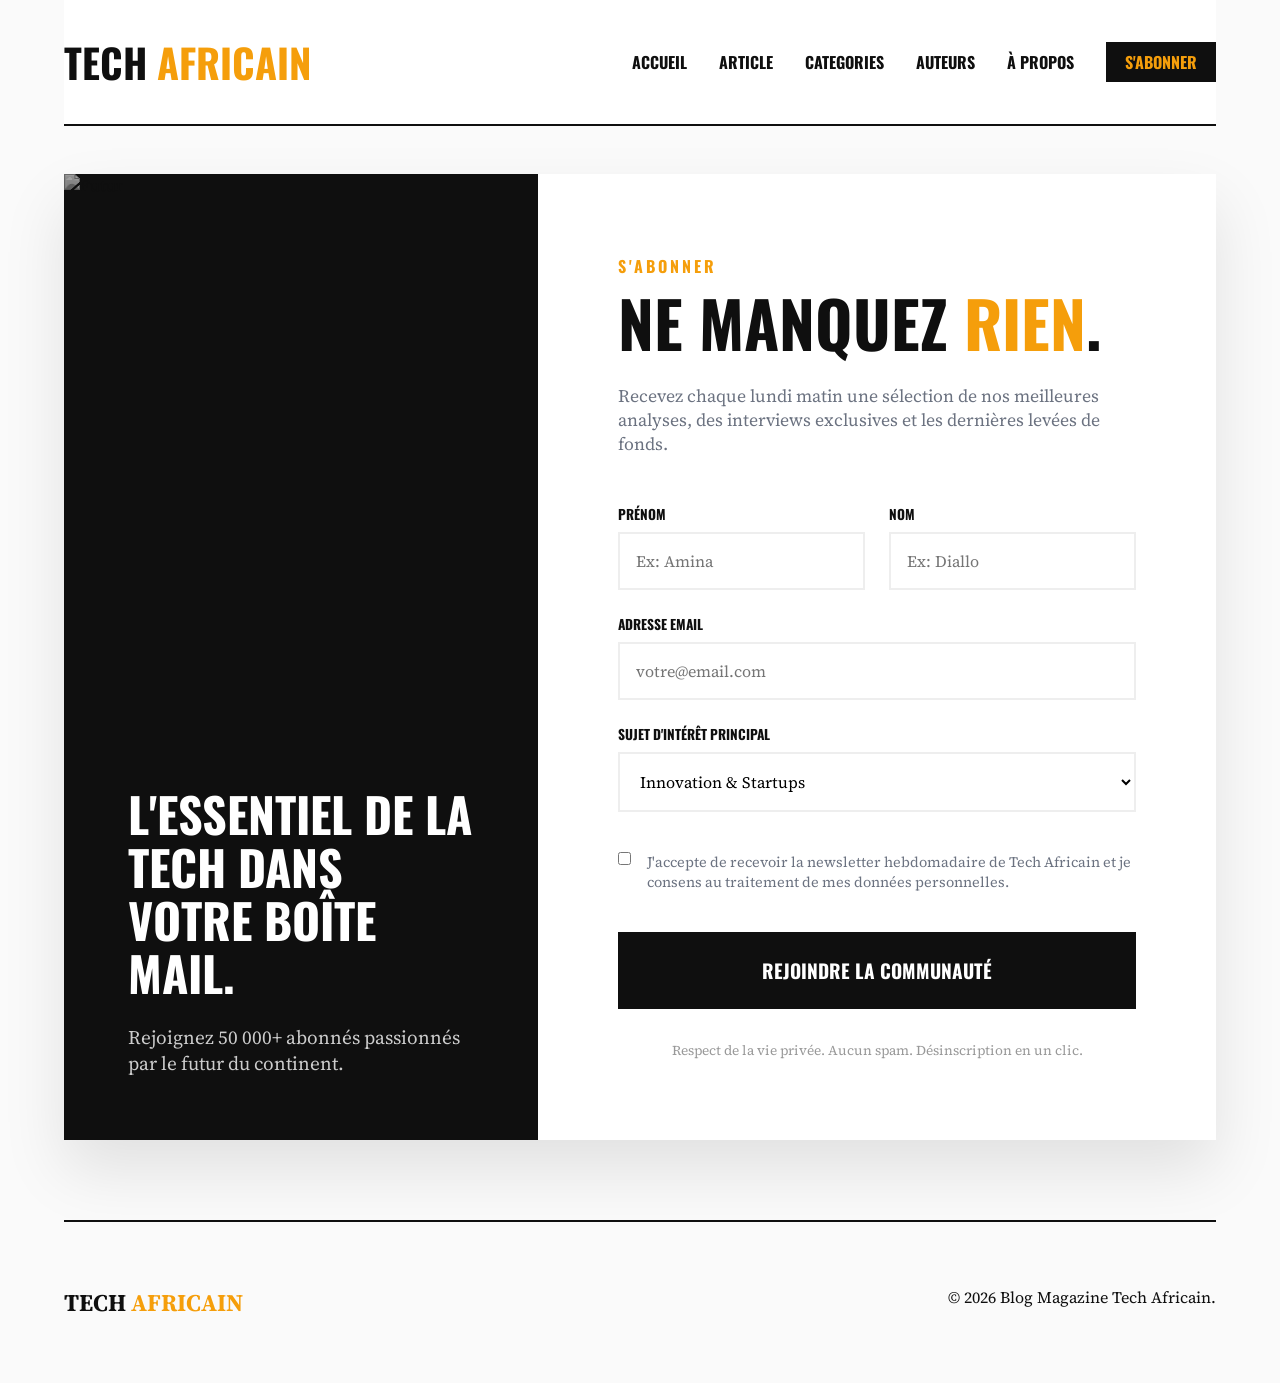
==== newsletter.html @ ecc6a854 "Initial commit - structure du projet" ====
<!DOCTYPE html>
<html lang="fr">
<head>
    <meta charset="UTF-8">
    <meta name="viewport" content="width=device-width, initial-scale=1.0">
    <title>Newsletter | Tech Africain</title>
    <!-- Google Fonts -->
    <link rel="preconnect" href="https://fonts.googleapis.com">
    <link rel="preconnect" href="https://fonts.gstatic.com" crossorigin>
    <link href="https://fonts.googleapis.com/css2?family=Oswald:wght@700&family=Source+Serif+Pro:ital,wght@0,400;0,700;1,400&display=swap" rel="stylesheet">
    <link rel="stylesheet" href="style-newsletter.css">
</head>
<body class="site-main-container">

    <header class="header-main-nav">
        <div class="header-logo-container">
            <a href="index.html" style="text-decoration: none; color: inherit;">
                <h1 class="header-magazine-title">TECH <span class="accent-color-yellow">AFRICAIN</span></h1>
            </a>
        </div>
        <nav class="header-navigation-menu">
            <ul class="header-nav-list-items">
                <li><a href="index.html" class="nav-link-item">ACCUEIL</a></li>
                <li><a href="article.html" class="nav-link-item">ARTICLE</a></li>
                <li><a href="category.html" class="nav-link-item">CATEGORIES</a></li>
                <li><a href="authors.html" class="nav-link-item">AUTEURS</a></li>
                <li><a href="about.html" class="nav-link-item">À PROPOS</a></li>
                <li><a href="newsletter.html" class="nav-link-item active accent-button">S'abonner</a></li>
            </ul>
        </nav>
    </header>

    <main class="newsletter-page-layout">
        <section class="newsletter-subscription-box-main">
            <div class="newsletter-visual-side">
                <img src="https://images.unsplash.com/photo-1550751827-4bd374c3f58b?auto=format&fit=crop&q=80&w=800" alt="Futur" class="newsletter-hero-img">
                <div class="newsletter-overlay-content">
                    <h2 class="overlay-title">L'essentiel de la Tech dans votre boîte mail.</h2>
                    <p class="overlay-subtitle">Rejoignez 50 000+ abonnés passionnés par le futur du continent.</p>
                </div>
            </div>

            <div class="newsletter-form-side">
                <header class="form-header-intro">
                    <span class="subscription-label-accent">S'ABONNER</span>
                    <h1 class="form-main-title">NE MANQUEZ <span class="accent-color-yellow">RIEN</span>.</h1>
                    <p class="form-description-text">Recevez chaque lundi matin une sélection de nos meilleures analyses, des interviews exclusives et les dernières levées de fonds.</p>
                </header>

                <form class="newsletter-subscribe-form-main" id="subscriptionForm">
                    <div class="form-input-group-row">
                        <div class="input-field-wrapper">
                            <label for="firstName">Prénom</label>
                            <input type="text" id="firstName" placeholder="Ex: Amina" required class="form-input-control">
                        </div>
                        <div class="input-field-wrapper">
                            <label for="lastName">Nom</label>
                            <input type="text" id="lastName" placeholder="Ex: Diallo" required class="form-input-control">
                        </div>
                    </div>

                    <div class="input-field-wrapper">
                        <label for="email">Adresse Email</label>
                        <input type="email" id="email" placeholder="votre@email.com" required class="form-input-control">
                    </div>

                    <div class="input-field-wrapper">
                        <label for="interest">Sujet d'intérêt principal</label>
                        <select id="interest" class="form-input-control select-control">
                            <option value="innovation">Innovation & Startups</option>
                            <option value="fintech">Fintech & Économie</option>
                            <option value="infrastructure">Infrastructures & 5G</option>
                            <option value="policy">Politique & Régulation</option>
                        </select>
                    </div>

                    <div class="form-checkbox-consent-wrapper">
                        <input type="checkbox" id="consent" required>
                        <label for="consent">J'accepte de recevoir la newsletter hebdomadaire de Tech Africain et je consens au traitement de mes données personnelles.</label>
                    </div>

                    <button type="submit" class="newsletter-submit-cta-btn">REJOINDRE LA COMMUNAUTÉ</button>
                </form>

                <div class="form-footer-note">
                    <p>Respect de la vie privée. Aucun spam. Désinscription en un clic.</p>
                </div>
            </div>
        </section>
    </main>

    <footer class="footer-main-container">
        <div class="footer-branding-info">
            <h2 class="footer-magazine-logo-title">TECH <span class="accent-color-yellow">AFRICAIN</span></h2>
        </div>
        <div class="footer-copyright-legal-section">
            <p>&copy; 2026 Blog Magazine Tech Africain.</p>
        </div>
    </footer>

    <script>
        document.getElementById('subscriptionForm').addEventListener('submit', function(e) {
            e.preventDefault();
            alert('Merci de votre inscription ! Vous allez recevoir un email de confirmation.');
            this.reset();
        });
    </script>

</body>
</html>
---- style-newsletter.css ----
/* --- Global Variables --- */
:root {
    --color-black-editorial: #0F0F0F;
    --color-white-pure: #FFFFFF;
    --color-yellow-accent: #F59E0B;
    --color-gray-text: #6B7280;
    --font-titles: 'Oswald', sans-serif;
    --font-body: 'Source Serif Pro', serif;
}

/* --- Reset & Layout --- */
* { margin: 0; padding: 0; box-sizing: border-box; }
body {
    background-color: #fafafa;
    color: var(--color-black-editorial);
    font-family: var(--font-body);
    padding: 0 5%;
}

/* --- Header & Nav --- */
.header-main-nav {
    display: flex;
    justify-content: space-between;
    align-items: center;
    padding: 2rem 0;
    border-bottom: 2px solid var(--color-black-editorial);
    margin-bottom: 3rem;
    background-color: var(--color-white-pure);
}
.header-magazine-title { font-family: var(--font-titles); font-size: 2.5rem; text-transform: uppercase; }
.accent-color-yellow { color: var(--color-yellow-accent); }
.header-nav-list-items { display: flex; list-style: none; gap: 2rem; }
.nav-link-item { text-decoration: none; color: var(--color-black-editorial); font-family: var(--font-titles); font-weight: 700; text-transform: uppercase; }
.nav-link-item.active { color: var(--color-yellow-accent); }
.accent-button { background-color: var(--color-black-editorial); color: var(--color-white-pure); padding: 0.5rem 1.2rem; }

/* --- Newsletter Page Layout --- */
.newsletter-page-layout {
    max-width: 1200px;
    margin: 0 auto 5rem auto;
}

.newsletter-subscription-box-main {
    display: grid;
    grid-template-columns: 1fr 1fr;
    background-color: var(--color-white-pure);
    box-shadow: 0 30px 60px rgba(0,0,0,0.1);
    overflow: hidden;
}

/* Visual Side */
.newsletter-visual-side {
    position: relative;
    background-color: var(--color-black-editorial);
}

.newsletter-hero-img {
    width: 100%;
    height: 100%;
    object-fit: cover;
    opacity: 0.6;
    filter: grayscale(100%);
}

.newsletter-overlay-content {
    position: absolute;
    bottom: 0;
    left: 0;
    padding: 4rem;
    color: var(--color-white-pure);
    z-index: 2;
}

.overlay-title {
    font-family: var(--font-titles);
    font-size: 3rem;
    line-height: 1.1;
    margin-bottom: 1.5rem;
    text-transform: uppercase;
}

.overlay-subtitle {
    font-size: 1.2rem;
    color: #ccc;
}

/* Form Side */
.newsletter-form-side {
    padding: 5rem;
}

.subscription-label-accent {
    color: var(--color-yellow-accent);
    font-family: var(--font-titles);
    font-weight: 700;
    letter-spacing: 3px;
}

.form-main-title {
    font-family: var(--font-titles);
    font-size: 4rem;
    margin: 1rem 0 2rem 0;
    line-height: 0.9;
}

.form-description-text {
    font-size: 1.1rem;
    color: var(--color-gray-text);
    margin-bottom: 3rem;
}

/* Form Controls */
.newsletter-subscribe-form-main {
    display: flex;
    flex-direction: column;
    gap: 1.5rem;
}

.form-input-group-row {
    display: grid;
    grid-template-columns: 1fr 1fr;
    gap: 1.5rem;
}

.input-field-wrapper {
    display: flex;
    flex-direction: column;
    gap: 0.5rem;
}

.input-field-wrapper label {
    font-family: var(--font-titles);
    font-weight: 700;
    text-transform: uppercase;
    font-size: 0.85rem;
}

.form-input-control {
    padding: 1rem;
    border: 2px solid #eee;
    font-family: var(--font-body);
    font-size: 1rem;
    transition: border-color 0.3s;
}

.form-input-control:focus {
    outline: none;
    border-color: var(--color-yellow-accent);
}

.select-control {
    cursor: pointer;
    background-color: var(--color-white-pure);
}

.form-checkbox-consent-wrapper {
    display: flex;
    gap: 1rem;
    align-items: flex-start;
    font-size: 0.9rem;
    color: var(--color-gray-text);
    margin: 1rem 0;
}

.newsletter-submit-cta-btn {
    background-color: var(--color-black-editorial);
    color: var(--color-white-pure);
    padding: 1.5rem;
    border: none;
    font-family: var(--font-titles);
    font-weight: 700;
    font-size: 1.2rem;
    cursor: pointer;
    transition: all 0.3s;
    text-transform: uppercase;
}

.newsletter-submit-cta-btn:hover {
    background-color: var(--color-yellow-accent);
    color: var(--color-black-editorial);
    transform: translateY(-3px);
}

.form-footer-note {
    margin-top: 2rem;
    font-size: 0.85rem;
    color: #999;
    text-align: center;
}

/* --- Footer --- */
.footer-main-container {
    border-top: 2px solid var(--color-black-editorial);
    padding: 4rem 0;
    display: flex;
    justify-content: space-between;
}

/* --- Responsive --- */
@media (max-width: 992px) {
    .newsletter-subscription-box-main {
        grid-template-columns: 1fr;
    }
    .newsletter-visual-side {
        height: 300px;
    }
    .newsletter-form-side {
        padding: 3rem 2rem;
    }
    .form-main-title { font-size: 3rem; }
}

@media (max-width: 600px) {
    .form-input-group-row {
        grid-template-columns: 1fr;
    }
}
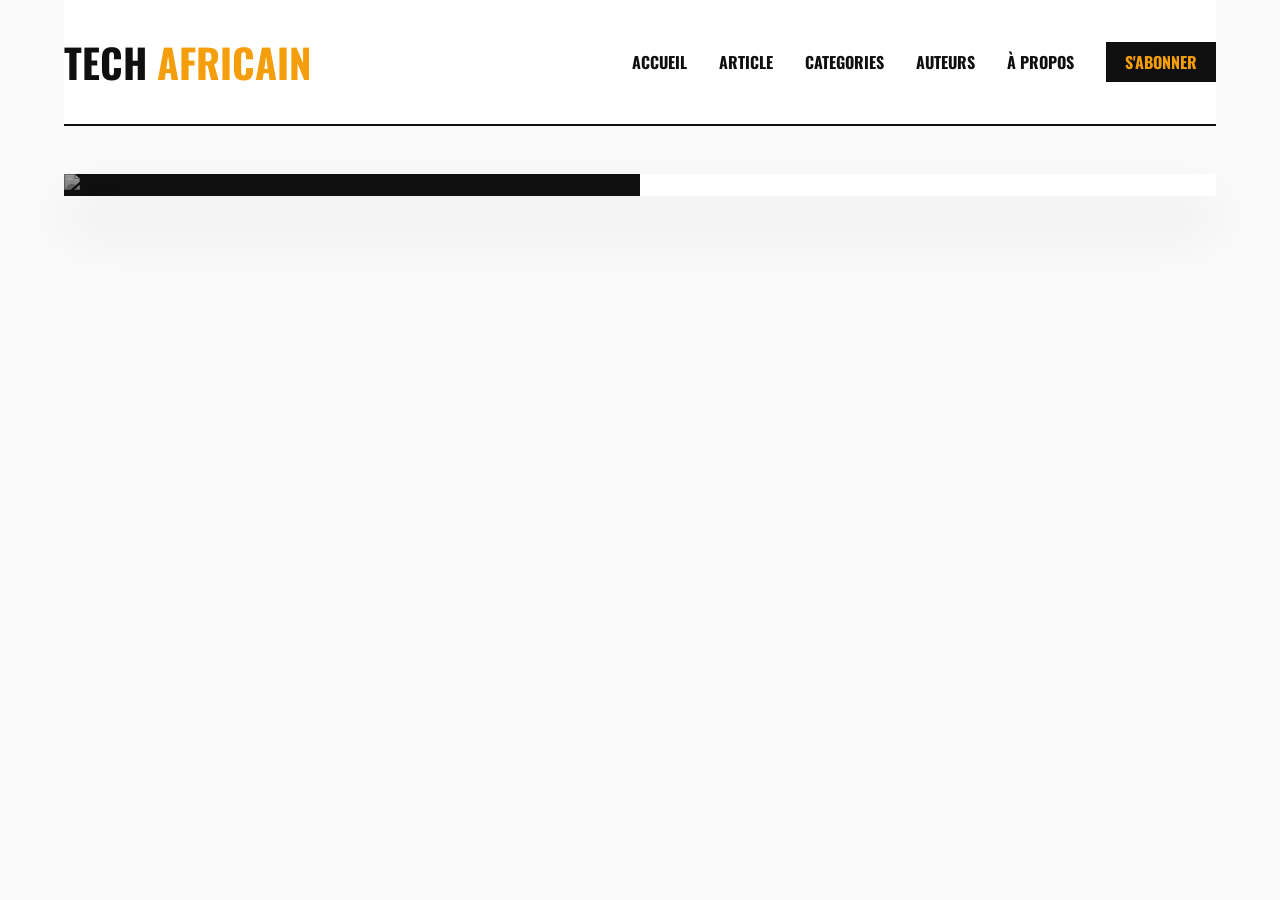
==== commit 435fd046: "feat: mise en page split-screen et visuel" ====
--- a/newsletter.html
+++ b/newsletter.html
@@ -41,70 +41,10 @@
             </div>
 
             <div class="newsletter-form-side">
-                <header class="form-header-intro">
-                    <span class="subscription-label-accent">S'ABONNER</span>
-                    <h1 class="form-main-title">NE MANQUEZ <span class="accent-color-yellow">RIEN</span>.</h1>
-                    <p class="form-description-text">Recevez chaque lundi matin une sélection de nos meilleures analyses, des interviews exclusives et les dernières levées de fonds.</p>
-                </header>
-
-                <form class="newsletter-subscribe-form-main" id="subscriptionForm">
-                    <div class="form-input-group-row">
-                        <div class="input-field-wrapper">
-                            <label for="firstName">Prénom</label>
-                            <input type="text" id="firstName" placeholder="Ex: Amina" required class="form-input-control">
-                        </div>
-                        <div class="input-field-wrapper">
-                            <label for="lastName">Nom</label>
-                            <input type="text" id="lastName" placeholder="Ex: Diallo" required class="form-input-control">
-                        </div>
-                    </div>
-
-                    <div class="input-field-wrapper">
-                        <label for="email">Adresse Email</label>
-                        <input type="email" id="email" placeholder="votre@email.com" required class="form-input-control">
-                    </div>
-
-                    <div class="input-field-wrapper">
-                        <label for="interest">Sujet d'intérêt principal</label>
-                        <select id="interest" class="form-input-control select-control">
-                            <option value="innovation">Innovation & Startups</option>
-                            <option value="fintech">Fintech & Économie</option>
-                            <option value="infrastructure">Infrastructures & 5G</option>
-                            <option value="policy">Politique & Régulation</option>
-                        </select>
-                    </div>
-
-                    <div class="form-checkbox-consent-wrapper">
-                        <input type="checkbox" id="consent" required>
-                        <label for="consent">J'accepte de recevoir la newsletter hebdomadaire de Tech Africain et je consens au traitement de mes données personnelles.</label>
-                    </div>
-
-                    <button type="submit" class="newsletter-submit-cta-btn">REJOINDRE LA COMMUNAUTÉ</button>
-                </form>
-
-                <div class="form-footer-note">
-                    <p>Respect de la vie privée. Aucun spam. Désinscription en un clic.</p>
-                </div>
+                <!-- Le formulaire sera ajouté ici -->
             </div>
         </section>
     </main>
 
-    <footer class="footer-main-container">
-        <div class="footer-branding-info">
-            <h2 class="footer-magazine-logo-title">TECH <span class="accent-color-yellow">AFRICAIN</span></h2>
-        </div>
-        <div class="footer-copyright-legal-section">
-            <p>&copy; 2026 Blog Magazine Tech Africain.</p>
-        </div>
-    </footer>
-
-    <script>
-        document.getElementById('subscriptionForm').addEventListener('submit', function(e) {
-            e.preventDefault();
-            alert('Merci de votre inscription ! Vous allez recevoir un email de confirmation.');
-            this.reset();
-        });
-    </script>
-
 </body>
 </html>
--- a/style-newsletter.css
+++ b/style-newsletter.css
@@ -27,7 +27,7 @@
     margin-bottom: 3rem;
     background-color: var(--color-white-pure);
 }
-.header-magazine-title { font-family: var(--font-titles); font-size: 2.5rem; text-transform: uppercase; }
+.header-magazine-title { font-family: var(--font-titles); font-size: 2.5rem; text-transform: uppercase; }      
 .accent-color-yellow { color: var(--color-yellow-accent); }
 .header-nav-list-items { display: flex; list-style: none; gap: 2rem; }
 .nav-link-item { text-decoration: none; color: var(--color-black-editorial); font-family: var(--font-titles); font-weight: 700; text-transform: uppercase; }
@@ -83,135 +83,3 @@
     font-size: 1.2rem;
     color: #ccc;
 }
-
-/* Form Side */
-.newsletter-form-side {
-    padding: 5rem;
-}
-
-.subscription-label-accent {
-    color: var(--color-yellow-accent);
-    font-family: var(--font-titles);
-    font-weight: 700;
-    letter-spacing: 3px;
-}
-
-.form-main-title {
-    font-family: var(--font-titles);
-    font-size: 4rem;
-    margin: 1rem 0 2rem 0;
-    line-height: 0.9;
-}
-
-.form-description-text {
-    font-size: 1.1rem;
-    color: var(--color-gray-text);
-    margin-bottom: 3rem;
-}
-
-/* Form Controls */
-.newsletter-subscribe-form-main {
-    display: flex;
-    flex-direction: column;
-    gap: 1.5rem;
-}
-
-.form-input-group-row {
-    display: grid;
-    grid-template-columns: 1fr 1fr;
-    gap: 1.5rem;
-}
-
-.input-field-wrapper {
-    display: flex;
-    flex-direction: column;
-    gap: 0.5rem;
-}
-
-.input-field-wrapper label {
-    font-family: var(--font-titles);
-    font-weight: 700;
-    text-transform: uppercase;
-    font-size: 0.85rem;
-}
-
-.form-input-control {
-    padding: 1rem;
-    border: 2px solid #eee;
-    font-family: var(--font-body);
-    font-size: 1rem;
-    transition: border-color 0.3s;
-}
-
-.form-input-control:focus {
-    outline: none;
-    border-color: var(--color-yellow-accent);
-}
-
-.select-control {
-    cursor: pointer;
-    background-color: var(--color-white-pure);
-}
-
-.form-checkbox-consent-wrapper {
-    display: flex;
-    gap: 1rem;
-    align-items: flex-start;
-    font-size: 0.9rem;
-    color: var(--color-gray-text);
-    margin: 1rem 0;
-}
-
-.newsletter-submit-cta-btn {
-    background-color: var(--color-black-editorial);
-    color: var(--color-white-pure);
-    padding: 1.5rem;
-    border: none;
-    font-family: var(--font-titles);
-    font-weight: 700;
-    font-size: 1.2rem;
-    cursor: pointer;
-    transition: all 0.3s;
-    text-transform: uppercase;
-}
-
-.newsletter-submit-cta-btn:hover {
-    background-color: var(--color-yellow-accent);
-    color: var(--color-black-editorial);
-    transform: translateY(-3px);
-}
-
-.form-footer-note {
-    margin-top: 2rem;
-    font-size: 0.85rem;
-    color: #999;
-    text-align: center;
-}
-
-/* --- Footer --- */
-.footer-main-container {
-    border-top: 2px solid var(--color-black-editorial);
-    padding: 4rem 0;
-    display: flex;
-    justify-content: space-between;
-}
-
-/* --- Responsive --- */
-@media (max-width: 992px) {
-    .newsletter-subscription-box-main {
-        grid-template-columns: 1fr;
-    }
-    .newsletter-visual-side {
-        height: 300px;
-    }
-    .newsletter-form-side {
-        padding: 3rem 2rem;
-    }
-    .form-main-title { font-size: 3rem; }
-}
-
-@media (max-width: 600px) {
-    .form-input-group-row {
-        grid-template-columns: 1fr;
-    }
-}
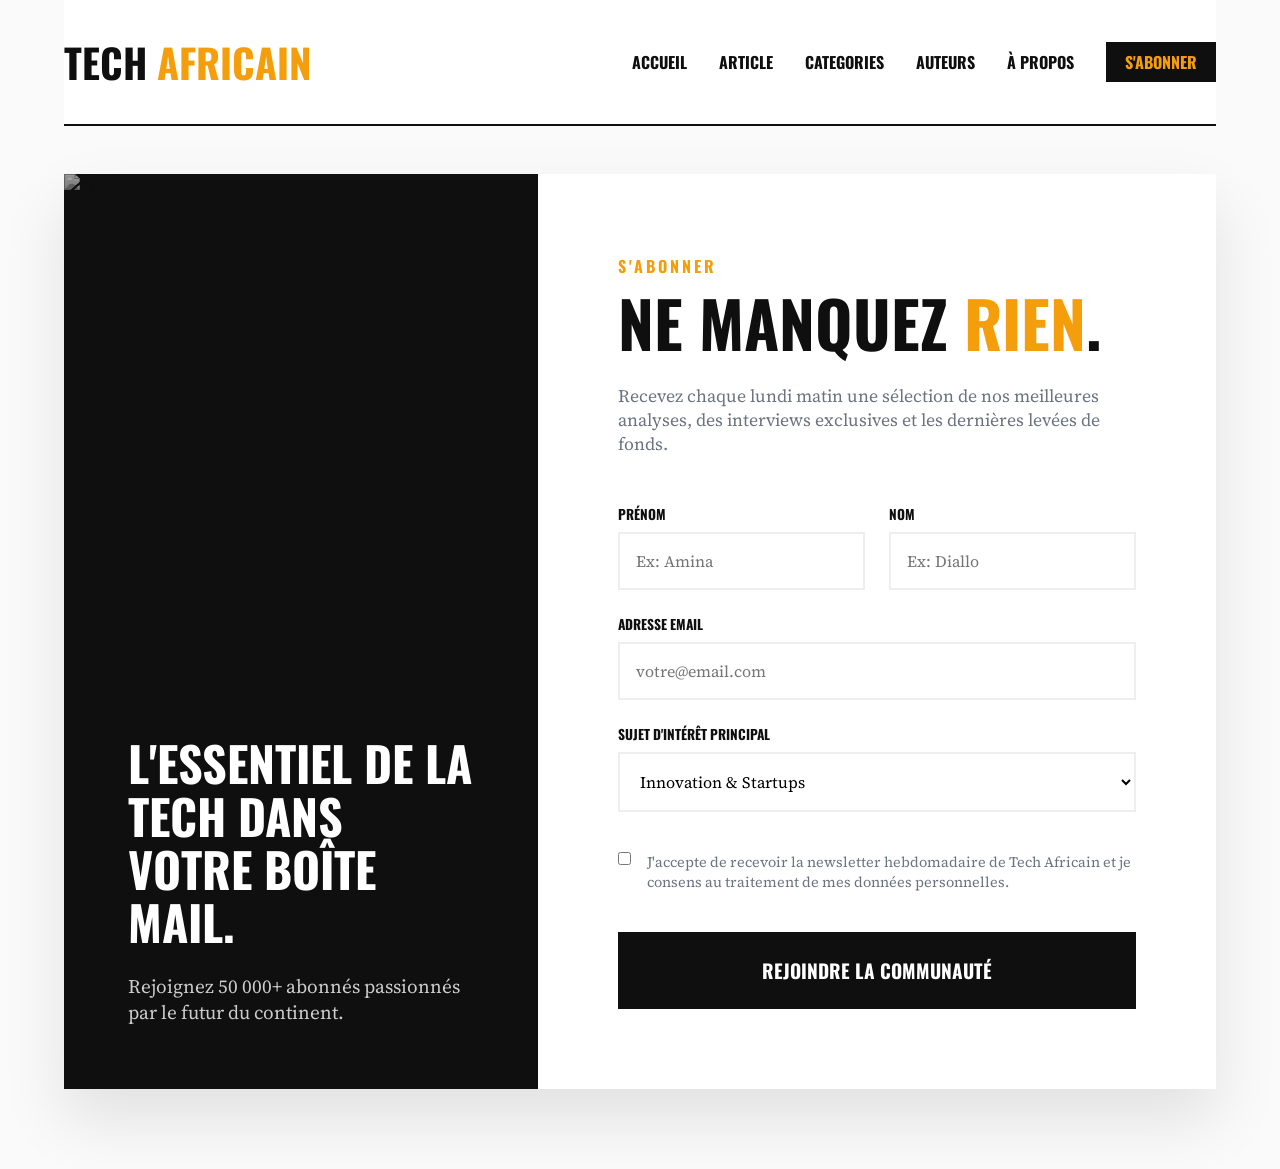
==== commit dd84e9f5: "feat: formulaire d'inscription complet" ====
--- a/newsletter.html
+++ b/newsletter.html
@@ -41,7 +41,46 @@
             </div>
 
             <div class="newsletter-form-side">
-                <!-- Le formulaire sera ajouté ici -->
+                <header class="form-header-intro">
+                    <span class="subscription-label-accent">S'ABONNER</span>
+                    <h1 class="form-main-title">NE MANQUEZ <span class="accent-color-yellow">RIEN</span>.</h1>
+                    <p class="form-description-text">Recevez chaque lundi matin une sélection de nos meilleures analyses, des interviews exclusives et les dernières levées de fonds.</p>
+                </header>
+
+                <form class="newsletter-subscribe-form-main" id="subscriptionForm">
+                    <div class="form-input-group-row">
+                        <div class="input-field-wrapper">
+                            <label for="firstName">Prénom</label>
+                            <input type="text" id="firstName" placeholder="Ex: Amina" required class="form-input-control">
+                        </div>
+                        <div class="input-field-wrapper">
+                            <label for="lastName">Nom</label>
+                            <input type="text" id="lastName" placeholder="Ex: Diallo" required class="form-input-control">
+                        </div>
+                    </div>
+
+                    <div class="input-field-wrapper">
+                        <label for="email">Adresse Email</label>
+                        <input type="email" id="email" placeholder="votre@email.com" required class="form-input-control">
+                    </div>
+
+                    <div class="input-field-wrapper">
+                        <label for="interest">Sujet d'intérêt principal</label>
+                        <select id="interest" class="form-input-control select-control">
+                            <option value="innovation">Innovation & Startups</option>
+                            <option value="fintech">Fintech & Économie</option>
+                            <option value="infrastructure">Infrastructures & 5G</option>
+                            <option value="policy">Politique & Régulation</option>
+                        </select>
+                    </div>
+
+                    <div class="form-checkbox-consent-wrapper">
+                        <input type="checkbox" id="consent" required>
+                        <label for="consent">J'accepte de recevoir la newsletter hebdomadaire de Tech Africain et je consens au traitement de mes données personnelles.</label>
+                    </div>
+
+                    <button type="submit" class="newsletter-submit-cta-btn">REJOINDRE LA COMMUNAUTÉ</button>
+                </form>
             </div>
         </section>
     </main>
--- a/style-newsletter.css
+++ b/style-newsletter.css
@@ -83,3 +83,100 @@
     font-size: 1.2rem;
     color: #ccc;
 }
+
+/* Form Side */
+.newsletter-form-side {
+    padding: 5rem;
+}
+
+.subscription-label-accent {
+    color: var(--color-yellow-accent);
+    font-family: var(--font-titles);
+    font-weight: 700;
+    letter-spacing: 3px;
+}
+
+.form-main-title {
+    font-family: var(--font-titles);
+    font-size: 4rem;
+    margin: 1rem 0 2rem 0;
+    line-height: 0.9;
+}
+
+.form-description-text {
+    font-size: 1.1rem;
+    color: var(--color-gray-text);
+    margin-bottom: 3rem;
+}
+
+/* Form Controls */
+.newsletter-subscribe-form-main {
+    display: flex;
+    flex-direction: column;
+    gap: 1.5rem;
+}
+
+.form-input-group-row {
+    display: grid;
+    grid-template-columns: 1fr 1fr;
+    gap: 1.5rem;
+}
+
+.input-field-wrapper {
+    display: flex;
+    flex-direction: column;
+    gap: 0.5rem;
+}
+
+.input-field-wrapper label {
+    font-family: var(--font-titles);
+    font-weight: 700;
+    text-transform: uppercase;
+    font-size: 0.85rem;
+}
+
+.form-input-control {
+    padding: 1rem;
+    border: 2px solid #eee;
+    font-family: var(--font-body);
+    font-size: 1rem;
+    transition: border-color 0.3s;
+}
+
+.form-input-control:focus {
+    outline: none;
+    border-color: var(--color-yellow-accent);
+}
+
+.select-control {
+    cursor: pointer;
+    background-color: var(--color-white-pure);
+}
+
+.form-checkbox-consent-wrapper {
+    display: flex;
+    gap: 1rem;
+    align-items: flex-start;
+    font-size: 0.9rem;
+    color: var(--color-gray-text);
+    margin: 1rem 0;
+}
+
+.newsletter-submit-cta-btn {
+    background-color: var(--color-black-editorial);
+    color: var(--color-white-pure);
+    padding: 1.5rem;
+    border: none;
+    font-family: var(--font-titles);
+    font-weight: 700;
+    font-size: 1.2rem;
+    cursor: pointer;
+    transition: all 0.3s;
+    text-transform: uppercase;
+}
+
+.newsletter-submit-cta-btn:hover {
+    background-color: var(--color-yellow-accent);
+    color: var(--color-black-editorial);
+    transform: translateY(-3px);
+}
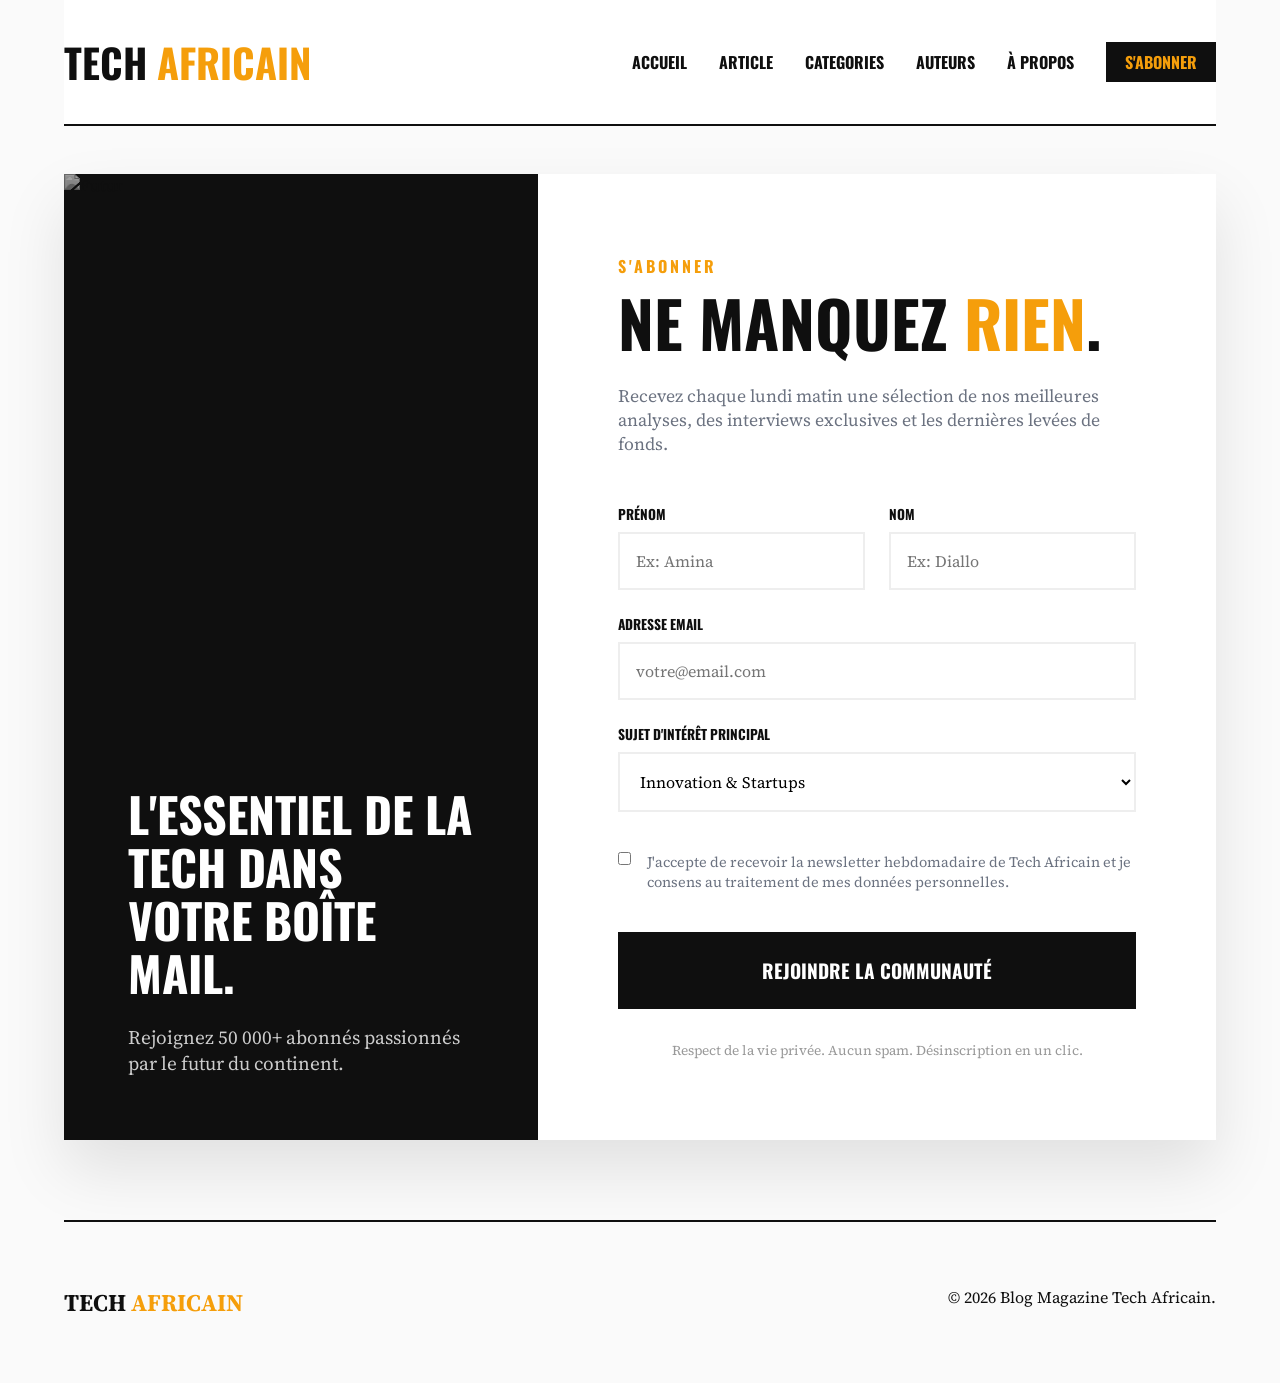
==== commit 0ce648b8: "feat: validation et pied de page newsletter" ====
--- a/newsletter.html
+++ b/newsletter.html
@@ -81,9 +81,30 @@
 
                     <button type="submit" class="newsletter-submit-cta-btn">REJOINDRE LA COMMUNAUTÉ</button>
                 </form>
+
+                <div class="form-footer-note">
+                    <p>Respect de la vie privée. Aucun spam. Désinscription en un clic.</p>
+                </div>
             </div>
         </section>
     </main>
 
+    <footer class="footer-main-container">
+        <div class="footer-branding-info">
+            <h2 class="footer-magazine-logo-title">TECH <span class="accent-color-yellow">AFRICAIN</span></h2>
+        </div>
+        <div class="footer-copyright-legal-section">
+            <p>&copy; 2026 Blog Magazine Tech Africain.</p>
+        </div>
+    </footer>
+
+    <script>
+        document.getElementById('subscriptionForm').addEventListener('submit', function(e) {
+            e.preventDefault();
+            alert('Merci de votre inscription ! Vous allez recevoir un email de confirmation.');
+            this.reset();
+        });
+    </script>
+
 </body>
 </html>
--- a/style-newsletter.css
+++ b/style-newsletter.css
@@ -180,3 +180,38 @@
     color: var(--color-black-editorial);
     transform: translateY(-3px);
 }
+
+.form-footer-note {
+    margin-top: 2rem;
+    font-size: 0.85rem;
+    color: #999;
+    text-align: center;
+}
+
+/* --- Footer --- */
+.footer-main-container {
+    border-top: 2px solid var(--color-black-editorial);
+    padding: 4rem 0;
+    display: flex;
+    justify-content: space-between;
+}
+
+/* --- Responsive --- */
+@media (max-width: 992px) {
+    .newsletter-subscription-box-main {
+        grid-template-columns: 1fr;
+    }
+    .newsletter-visual-side {
+        height: 300px;
+    }
+    .newsletter-form-side {
+        padding: 3rem 2rem;
+    }
+    .form-main-title { font-size: 3rem; }
+}
+
+@media (max-width: 600px) {
+    .form-input-group-row {
+        grid-template-columns: 1fr;
+    }
+}
